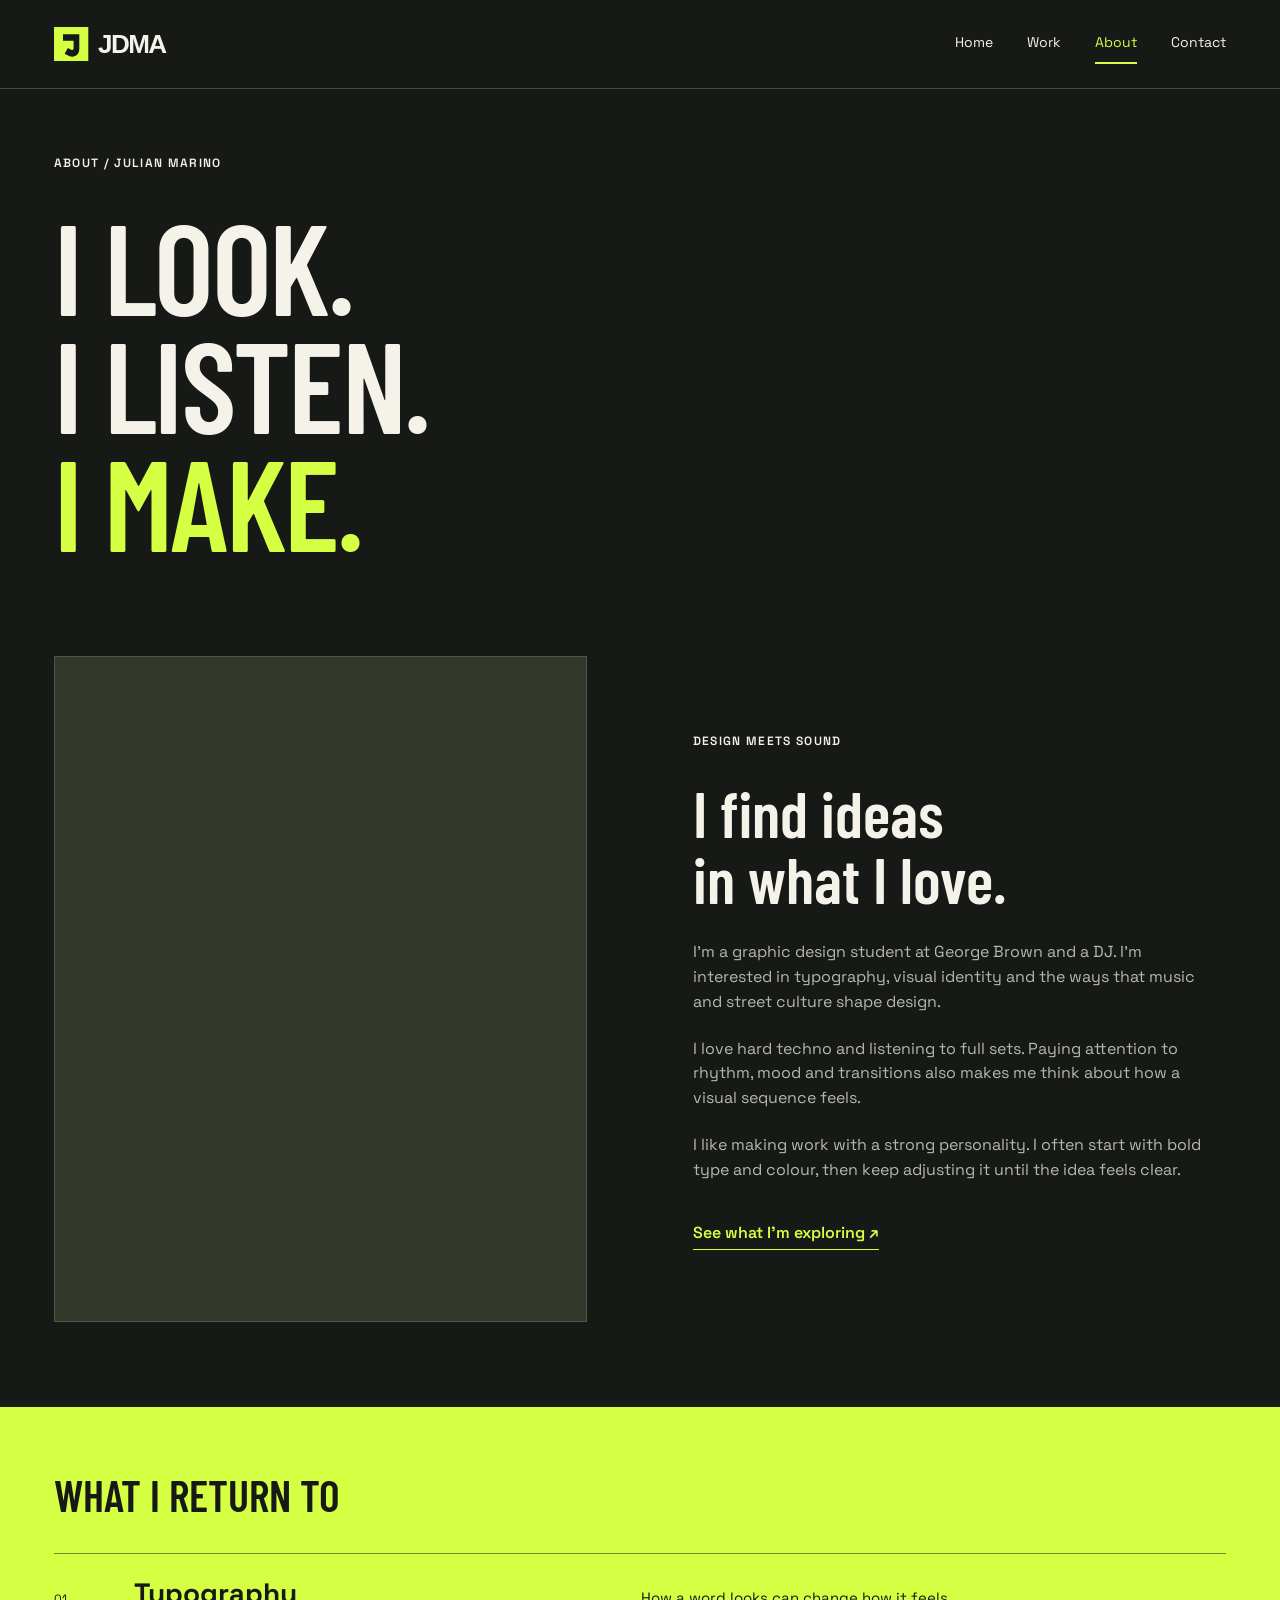
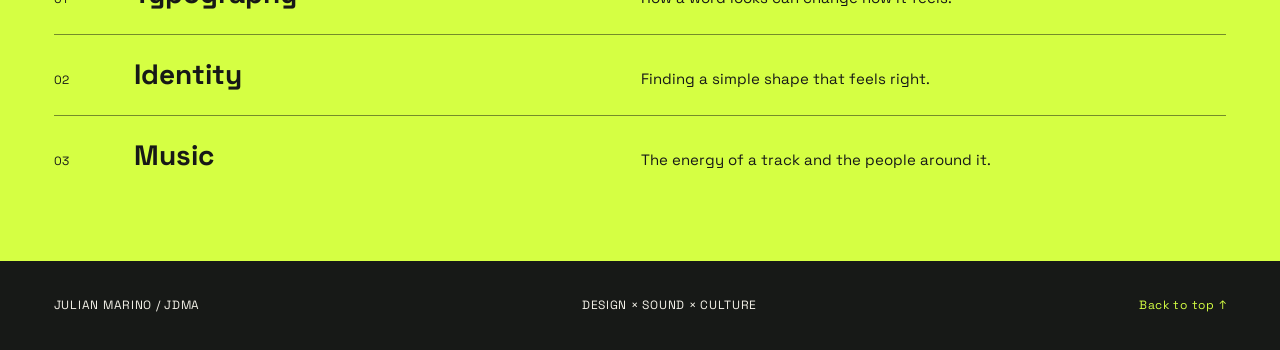
==== about.html @ 8747bc93 "Add portfolio website" ====
<!doctype html><html lang="en"><head><meta charset="utf-8"><meta name="viewport" content="width=device-width, initial-scale=1"><meta name="description" content="Julian Marino — graphic design, typography and visual identity. Selected college projects and explorations."><title>About — Julian Marino</title><link rel="icon" href="assets/jdma-logo.svg" type="image/svg+xml"><link rel="preconnect" href="https://fonts.googleapis.com"><link rel="preconnect" href="https://fonts.gstatic.com" crossorigin><link href="https://fonts.googleapis.com/css2?family=Barlow+Condensed:wght@500;600;700&family=Space+Grotesk:wght@400;500;600;700&display=swap" rel="stylesheet"><link rel="stylesheet" href="style.css"></head><body><a class="skip" href="#main">Skip to content</a><header class="site-header"><a class="brand" href="index.html" aria-label="Julian Marino home"><img src="assets/jdma-logo.svg" width="190" height="42" alt="JDMA"></a><nav aria-label="Main navigation"><a href="index.html">Home</a><a href="work.html">Work</a><a href="about.html" aria-current="page">About</a><a href="contact.html">Contact</a></nav></header><main id="main"><section class="page-intro" id="top"><p class="eyebrow">ABOUT / JULIAN MARINO</p><h1>I LOOK.<br>I LISTEN.<br><span>I MAKE.</span></h1></section><section class="about-grid"><div class="portrait-space" aria-hidden="true"></div><div class="about-copy"><span class="eyebrow">DESIGN MEETS SOUND</span><h2>I find ideas<br>in what I love.</h2><p>I’m a graphic design student at George Brown and a DJ. I’m interested in typography, visual identity and the ways that music and street culture shape design.</p><p>I love hard techno and listening to full sets. Paying attention to rhythm, mood and transitions also makes me think about how a visual sequence feels.</p><p>I like making work with a strong personality. I often start with bold type and colour, then keep adjusting it until the idea feels clear.</p><a class="text-link" href="work.html">See what I’m exploring ↗</a></div></section><section class="interests"><h2>WHAT I RETURN TO</h2><div><span>01</span><h3>Typography</h3><p>How a word looks can change how it feels.</p></div><div><span>02</span><h3>Identity</h3><p>Finding a simple shape that feels right.</p></div><div><span>03</span><h3>Music</h3><p>The energy of a track and the people around it.</p></div></section></main><footer class="site-footer"><span>JULIAN MARINO / JDMA</span><span>DESIGN × SOUND × CULTURE</span><a href="#top">Back to top ↑</a></footer></body></html>
---- style.css ----
:root{--ink:#171917;--paper:#f4f2e9;--acid:#d5ff43;--muted:#b5b8ac;--line:#454940;--display:'Barlow Condensed',Impact,sans-serif;--body:'Space Grotesk',Arial,sans-serif}*{box-sizing:border-box}html{scroll-behavior:smooth;scroll-padding-top:100px}body{margin:0;background:var(--ink);color:var(--paper);font-family:var(--body);font-size:16px;line-height:1.55}a{color:inherit;text-decoration:none}a:focus-visible{outline:3px solid var(--acid);outline-offset:6px}img{display:block;max-width:100%;height:auto}h1,h2,h3,p{margin:0}h1,h2,h3{line-height:1.03}h1,h2{font-family:var(--display);font-weight:600}h1 span{color:var(--acid)}.skip{position:fixed;top:-100px;left:16px;padding:12px 18px;background:var(--acid);color:var(--ink);z-index:100}.skip:focus{top:10px}.site-header{display:flex;align-items:center;justify-content:space-between;gap:24px;padding:24px 4.2%;border-bottom:1px solid var(--line)}.brand{width:155px}.site-header nav{display:flex;gap:34px;align-items:center}.site-header nav a{font-size:14px;padding:8px 0;border-bottom:2px solid transparent}.site-header nav a:hover,.site-header nav a[aria-current]{color:var(--acid);border-bottom-color:var(--acid)}.hero{position:relative;isolation:isolate;padding:50px 4.2% 70px;overflow:hidden}.eyebrow{font-size:12px;letter-spacing:.11em;text-transform:uppercase;font-weight:600}.hero .eyebrow{display:flex;justify-content:space-between}.hero h1{font-size:clamp(72px,11.7vw,180px);letter-spacing:-.025em;line-height:.91;margin:60px 0 42px;max-width:1200px}.hero h1>span:first-of-type{font-style:italic}.period{color:var(--acid)}.hero-bottom{display:flex;justify-content:space-between;gap:60px;align-items:end;position:relative;z-index:1}.hero-bottom p{max-width:420px;font-size:17px}.button{display:inline-flex;align-items:center;justify-content:space-between;gap:55px;padding:19px 24px;background:var(--acid);color:var(--ink);font-weight:700;white-space:nowrap;transition:background .2s,transform .2s}.button:hover{background:var(--paper);transform:translateY(-2px)}.orbit{position:absolute;right:-25px;top:80px;font-family:Arial,sans-serif;font-size:390px;line-height:1;color:#2b3022;z-index:-1;transform:rotate(12deg)}.ticker{overflow:hidden;white-space:nowrap;background:var(--acid);color:var(--ink);padding:12px 0;font-family:var(--display);font-weight:600;font-size:32px;letter-spacing:.05em;word-spacing:24px}.section{padding:85px 4.2%}.section-heading{display:flex;justify-content:space-between;align-items:center;gap:20px;margin-bottom:34px}.section-heading h2{font-size:42px}.section-heading>span{font-size:12px;letter-spacing:.12em}.project-grid{display:grid;grid-template-columns:1fr 1fr;gap:55px 28px}.project-image{height:490px;overflow:hidden;display:grid;place-items:center;padding:30px;background:#d5d4cd}.project-image img{width:100%;height:100%;object-fit:contain;transition:transform .4s}.project-card:hover img{transform:scale(1.025)}.hor .project-image,.case-image.hor{background:#959a8e}.detroit .project-image,.case-image.detroit{background:#253a73}.jabez .project-image,.case-image.jabez{background:#c5c8bd}.advertising .project-image,.case-image.advertising{background:#c26742}.project-caption{display:grid;grid-template-columns:1fr auto;padding-top:18px;gap:10px}.project-caption>span{font-size:12px;color:var(--muted);text-transform:uppercase;letter-spacing:.08em}.project-caption>span:nth-child(2){color:var(--acid);font-size:25px;grid-row:span 2}.project-caption h3{font-size:24px;font-weight:500}.closing{padding:65px 4.2% 85px;background:var(--paper);color:var(--ink)}.closing>p{font-size:12px;letter-spacing:.1em;margin-bottom:25px}.closing h2{font-size:clamp(55px,7vw,100px);margin-bottom:30px}.text-link{display:inline-block;border-bottom:1px solid currentColor;padding:4px 0;font-weight:600}.text-link:hover{opacity:.7}.site-footer{padding:35px 4.2%;display:flex;justify-content:space-between;gap:20px;font-size:12px;letter-spacing:.06em}.site-footer a{color:var(--acid)}.page-intro{padding:65px 4.2% 60px}.page-intro h1,.contact-hero h1{font-size:clamp(76px,10vw,150px);letter-spacing:-.02em;line-height:.92;margin:35px 0}.intro-copy{max-width:530px;font-size:18px;color:var(--muted)}.project-index{margin:0 4.2%;display:flex;gap:35px;padding:24px 0;border-block:1px solid var(--line);font-size:12px}.project-index a:hover{color:var(--acid)}.case-study{padding:75px 4.2%;display:grid;grid-template-columns:1fr 1.6fr;gap:60px;border-bottom:1px solid var(--line);align-items:center;scroll-margin-top:25px}.case-copy h2{font-size:58px;margin:22px 0}.case-copy p{color:var(--muted);font-size:15px;margin-top:20px}.case-copy .lead{color:var(--paper);font-size:19px}.case-image{padding:30px;min-height:420px;display:grid;place-items:center}.case-image img{max-height:680px;object-fit:contain}.compact{margin-top:0}.about-grid{display:grid;grid-template-columns:1fr 1fr;gap:9%;padding:0 4.2% 85px;align-items:center}.portrait-space{aspect-ratio:4/5;background:#33382d;border:1px solid #505844}.about-copy h2{font-size:64px;margin:28px 0}.about-copy p{max-width:530px;margin:22px 0;color:var(--muted)}.about-copy .text-link{margin-top:12px;color:var(--acid)}.interests{padding:65px 4.2%;background:var(--acid);color:var(--ink)}.interests>h2{font-size:44px;margin-bottom:35px}.interests>div{display:grid;grid-template-columns:60px 1fr 1.2fr;gap:20px;align-items:baseline;border-top:1px solid #748c2a;padding:25px 0}.interests h3{font-size:28px}.interests>div>span{font-size:12px}.interests p{font-size:15px}.contact-hero{padding:75px 4.2% 95px;min-height:75vh}.contact-details{display:grid;grid-template-columns:1fr 1fr;gap:45px;margin:65px 0 50px;max-width:1000px}.contact-details h2{font-family:var(--body);font-size:12px;letter-spacing:.1em}.empty-detail{height:60px;border-bottom:1px solid var(--line)}.outline{background:transparent;color:var(--paper);border:1px solid var(--line)}.outline:hover{color:var(--ink)}
@media(min-width:1600px){.hero,.section,.page-intro,.case-study,.about-grid,.closing,.interests,.contact-hero{padding-left:max(4.2%,calc((100vw - 1460px)/2));padding-right:max(4.2%,calc((100vw - 1460px)/2))}}
@media(max-width:1000px){.hero h1{font-size:12vw}.project-image{height:350px;padding:22px}.case-study{gap:30px;grid-template-columns:1fr 1.2fr}.case-copy h2{font-size:46px}.case-image{min-height:300px;padding:18px}.about-copy h2{font-size:48px}.about-grid{gap:6%}.project-index{gap:24px;flex-wrap:wrap}}
@media(max-width:600px){.site-header{padding:20px 22px;gap:18px;flex-wrap:wrap}.brand{width:126px}.site-header nav{gap:22px;justify-content:space-between;width:100%}.site-header nav a{font-size:13px}.hero{padding:34px 22px 42px}.hero .eyebrow{display:block;font-size:12px}.hero .eyebrow span{display:block;margin-bottom:5px}.hero h1{font-size:17.5vw;margin:38px 0 28px;line-height:.95}.hero-bottom{display:block}.hero-bottom p{font-size:15px;max-width:350px}.hero-bottom .button{margin-top:28px;width:100%}.orbit{font-size:230px;right:-90px;top:75px}.ticker{font-size:24px;padding:8px 0}.section{padding:45px 22px}.section-heading{align-items:start;flex-direction:column;gap:9px}.section-heading h2{font-size:34px}.project-grid{grid-template-columns:1fr;gap:35px}.project-image{height:390px;padding:24px}.project-caption h3{font-size:22px}.closing{padding:45px 22px 55px}.closing h2{font-size:56px}.site-footer{padding:28px 22px;flex-direction:column;gap:12px}.page-intro,.contact-hero{padding:42px 22px}.page-intro h1,.contact-hero h1{font-size:17vw}.intro-copy{font-size:16px}.project-index{margin:0 22px;display:grid;grid-template-columns:1fr 1fr;gap:15px;font-size:12px}.case-study{display:flex;flex-direction:column;align-items:stretch;padding:45px 22px;gap:28px}.case-copy h2{font-size:47px}.case-copy p{font-size:15px}.case-image{min-height:250px}.about-grid{grid-template-columns:1fr;padding:0 22px 50px;gap:38px}.portrait-space{max-height:450px;width:100%;aspect-ratio:4/5}.about-copy h2{font-size:48px}.interests{padding:45px 22px}.interests>h2{font-size:34px}.interests>div{grid-template-columns:30px 1fr;gap:12px}.interests p{grid-column:2}.interests h3{font-size:25px}.contact-details{grid-template-columns:1fr;gap:32px;margin:40px 0}.contact-hero .button{width:100%}}
@media(prefers-reduced-motion:reduce){html{scroll-behavior:auto}*{transition:none!important}}
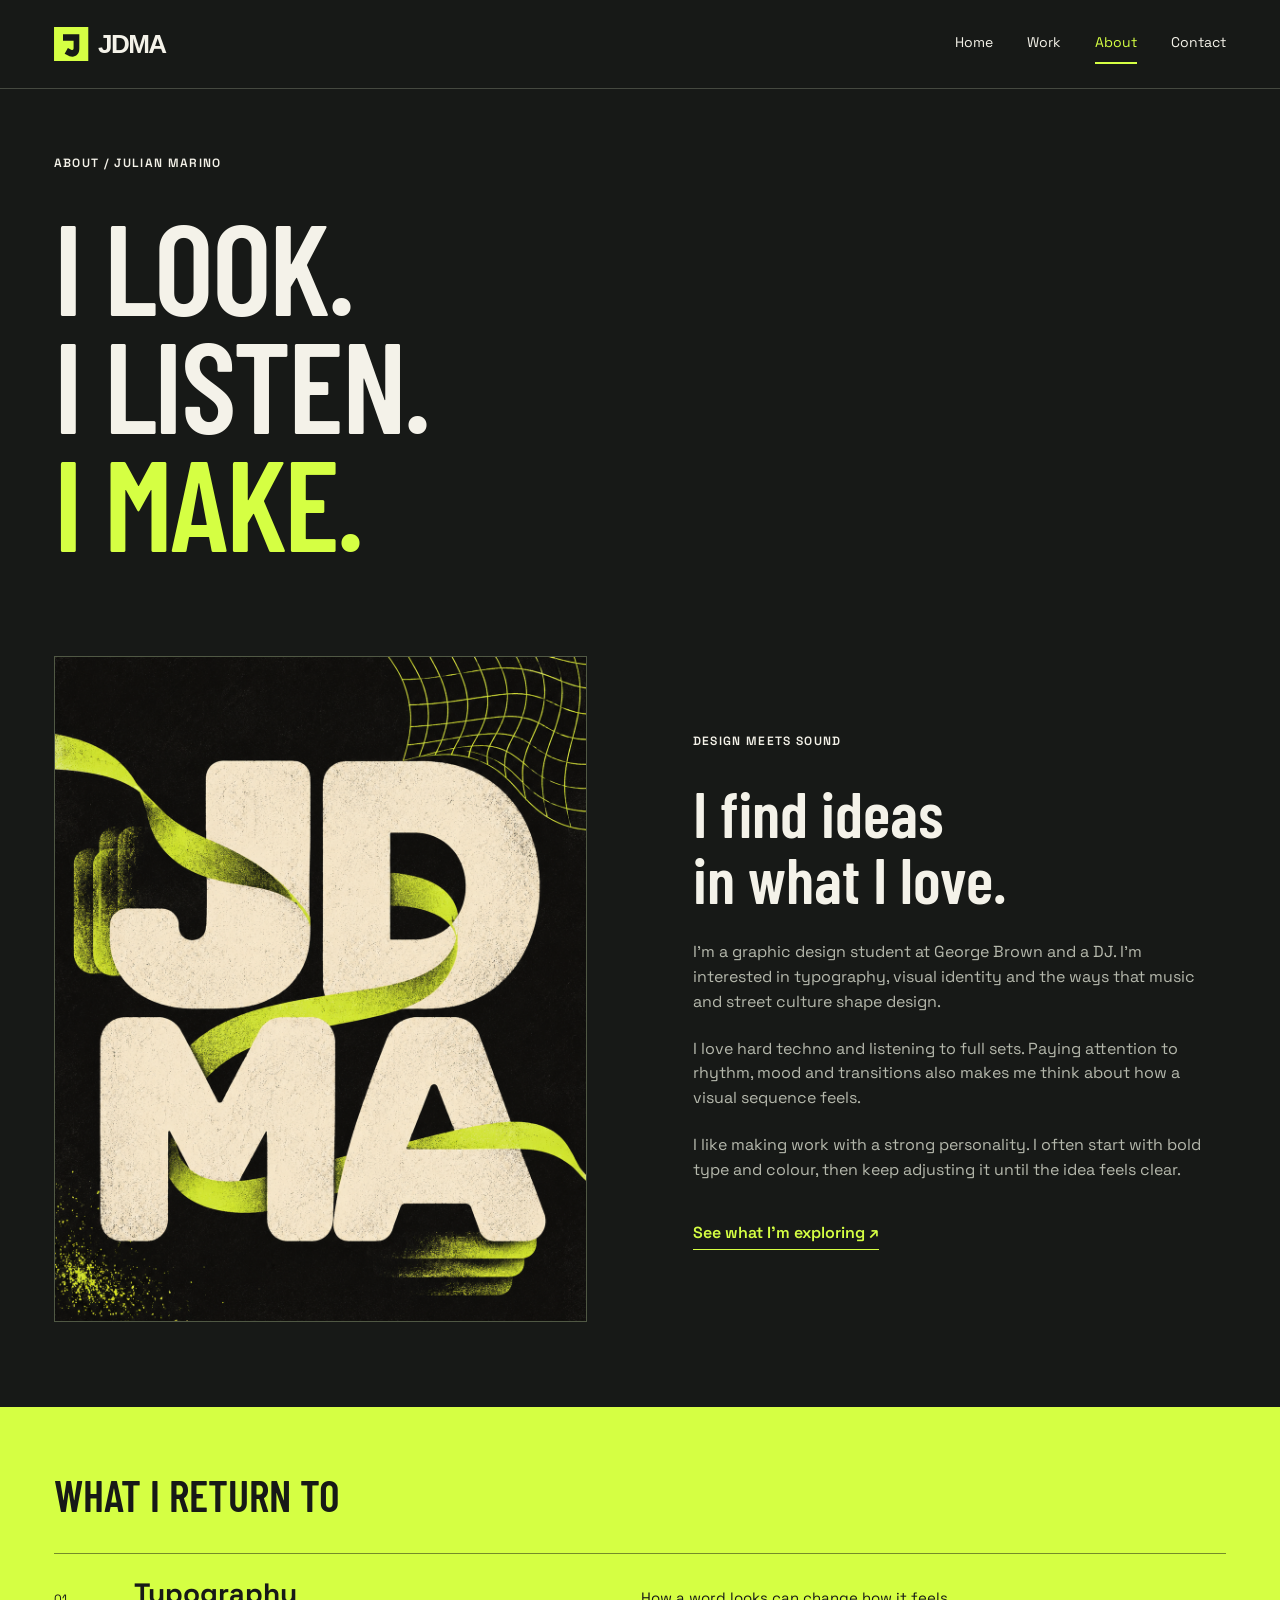
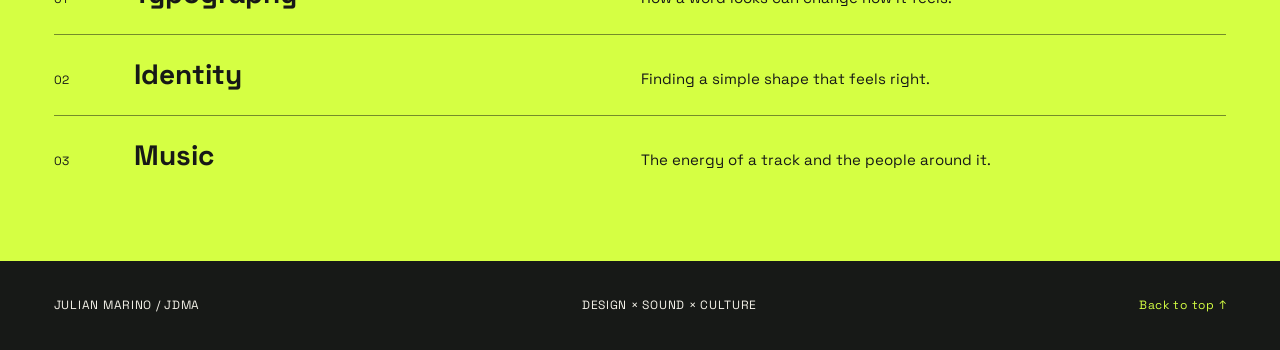
==== commit d4a9bc05: "Add files via upload" ====
--- a/about.html
+++ b/about.html
@@ -1 +1 @@
-<!doctype html><html lang="en"><head><meta charset="utf-8"><meta name="viewport" content="width=device-width, initial-scale=1"><meta name="description" content="Julian Marino — graphic design, typography and visual identity. Selected college projects and explorations."><title>About — Julian Marino</title><link rel="icon" href="assets/jdma-logo.svg" type="image/svg+xml"><link rel="preconnect" href="https://fonts.googleapis.com"><link rel="preconnect" href="https://fonts.gstatic.com" crossorigin><link href="https://fonts.googleapis.com/css2?family=Barlow+Condensed:wght@500;600;700&family=Space+Grotesk:wght@400;500;600;700&display=swap" rel="stylesheet"><link rel="stylesheet" href="style.css"></head><body><a class="skip" href="#main">Skip to content</a><header class="site-header"><a class="brand" href="index.html" aria-label="Julian Marino home"><img src="assets/jdma-logo.svg" width="190" height="42" alt="JDMA"></a><nav aria-label="Main navigation"><a href="index.html">Home</a><a href="work.html">Work</a><a href="about.html" aria-current="page">About</a><a href="contact.html">Contact</a></nav></header><main id="main"><section class="page-intro" id="top"><p class="eyebrow">ABOUT / JULIAN MARINO</p><h1>I LOOK.<br>I LISTEN.<br><span>I MAKE.</span></h1></section><section class="about-grid"><div class="portrait-space" aria-hidden="true"></div><div class="about-copy"><span class="eyebrow">DESIGN MEETS SOUND</span><h2>I find ideas<br>in what I love.</h2><p>I’m a graphic design student at George Brown and a DJ. I’m interested in typography, visual identity and the ways that music and street culture shape design.</p><p>I love hard techno and listening to full sets. Paying attention to rhythm, mood and transitions also makes me think about how a visual sequence feels.</p><p>I like making work with a strong personality. I often start with bold type and colour, then keep adjusting it until the idea feels clear.</p><a class="text-link" href="work.html">See what I’m exploring ↗</a></div></section><section class="interests"><h2>WHAT I RETURN TO</h2><div><span>01</span><h3>Typography</h3><p>How a word looks can change how it feels.</p></div><div><span>02</span><h3>Identity</h3><p>Finding a simple shape that feels right.</p></div><div><span>03</span><h3>Music</h3><p>The energy of a track and the people around it.</p></div></section></main><footer class="site-footer"><span>JULIAN MARINO / JDMA</span><span>DESIGN × SOUND × CULTURE</span><a href="#top">Back to top ↑</a></footer></body></html>+<!doctype html><html lang="en"><head><meta charset="utf-8"><meta name="viewport" content="width=device-width, initial-scale=1"><meta name="description" content="Julian Marino — graphic design, typography and visual identity. Selected college projects and explorations."><title>About — Julian Marino</title><link rel="icon" href="assets/jdma-logo.svg" type="image/svg+xml"><link rel="preconnect" href="https://fonts.googleapis.com"><link rel="preconnect" href="https://fonts.gstatic.com" crossorigin><link href="https://fonts.googleapis.com/css2?family=Barlow+Condensed:wght@500;600;700&family=Space+Grotesk:wght@400;500;600;700&display=swap" rel="stylesheet"><link rel="stylesheet" href="style.css"></head><body><a class="skip" href="#main">Skip to content</a><header class="site-header"><a class="brand" href="index.html" aria-label="Julian Marino home"><img src="assets/jdma-logo.svg" width="190" height="42" alt="JDMA"></a><nav aria-label="Main navigation"><a href="index.html">Home</a><a href="work.html">Work</a><a href="about.html" aria-current="page">About</a><a href="contact.html">Contact</a></nav></header><main id="main"><section class="page-intro" id="top"><p class="eyebrow">ABOUT / JULIAN MARINO</p><h1>I LOOK.<br>I LISTEN.<br><span>I MAKE.</span></h1></section><section class="about-grid"><div class="portrait-space"><img src="assets/jdma-art.png" width="1122" height="1402" alt="JDMA lettering with a lime ribbon and layered print textures"></div><div class="about-copy"><span class="eyebrow">DESIGN MEETS SOUND</span><h2>I find ideas<br>in what I love.</h2><p>I’m a graphic design student at George Brown and a DJ. I’m interested in typography, visual identity and the ways that music and street culture shape design.</p><p>I love hard techno and listening to full sets. Paying attention to rhythm, mood and transitions also makes me think about how a visual sequence feels.</p><p>I like making work with a strong personality. I often start with bold type and colour, then keep adjusting it until the idea feels clear.</p><a class="text-link" href="work.html">See what I’m exploring ↗</a></div></section><section class="interests"><h2>WHAT I RETURN TO</h2><div><span>01</span><h3>Typography</h3><p>How a word looks can change how it feels.</p></div><div><span>02</span><h3>Identity</h3><p>Finding a simple shape that feels right.</p></div><div><span>03</span><h3>Music</h3><p>The energy of a track and the people around it.</p></div></section></main><footer class="site-footer"><span>JULIAN MARINO / JDMA</span><span>DESIGN × SOUND × CULTURE</span><a href="#top">Back to top ↑</a></footer></body></html>
--- a/style.css
+++ b/style.css
@@ -3,3 +3,5 @@
 @media(max-width:1000px){.hero h1{font-size:12vw}.project-image{height:350px;padding:22px}.case-study{gap:30px;grid-template-columns:1fr 1.2fr}.case-copy h2{font-size:46px}.case-image{min-height:300px;padding:18px}.about-copy h2{font-size:48px}.about-grid{gap:6%}.project-index{gap:24px;flex-wrap:wrap}}
 @media(max-width:600px){.site-header{padding:20px 22px;gap:18px;flex-wrap:wrap}.brand{width:126px}.site-header nav{gap:22px;justify-content:space-between;width:100%}.site-header nav a{font-size:13px}.hero{padding:34px 22px 42px}.hero .eyebrow{display:block;font-size:12px}.hero .eyebrow span{display:block;margin-bottom:5px}.hero h1{font-size:17.5vw;margin:38px 0 28px;line-height:.95}.hero-bottom{display:block}.hero-bottom p{font-size:15px;max-width:350px}.hero-bottom .button{margin-top:28px;width:100%}.orbit{font-size:230px;right:-90px;top:75px}.ticker{font-size:24px;padding:8px 0}.section{padding:45px 22px}.section-heading{align-items:start;flex-direction:column;gap:9px}.section-heading h2{font-size:34px}.project-grid{grid-template-columns:1fr;gap:35px}.project-image{height:390px;padding:24px}.project-caption h3{font-size:22px}.closing{padding:45px 22px 55px}.closing h2{font-size:56px}.site-footer{padding:28px 22px;flex-direction:column;gap:12px}.page-intro,.contact-hero{padding:42px 22px}.page-intro h1,.contact-hero h1{font-size:17vw}.intro-copy{font-size:16px}.project-index{margin:0 22px;display:grid;grid-template-columns:1fr 1fr;gap:15px;font-size:12px}.case-study{display:flex;flex-direction:column;align-items:stretch;padding:45px 22px;gap:28px}.case-copy h2{font-size:47px}.case-copy p{font-size:15px}.case-image{min-height:250px}.about-grid{grid-template-columns:1fr;padding:0 22px 50px;gap:38px}.portrait-space{max-height:450px;width:100%;aspect-ratio:4/5}.about-copy h2{font-size:48px}.interests{padding:45px 22px}.interests>h2{font-size:34px}.interests>div{grid-template-columns:30px 1fr;gap:12px}.interests p{grid-column:2}.interests h3{font-size:25px}.contact-details{grid-template-columns:1fr;gap:32px;margin:40px 0}.contact-hero .button{width:100%}}
 @media(prefers-reduced-motion:reduce){html{scroll-behavior:auto}*{transition:none!important}}
+
+.portrait-space{overflow:hidden}.portrait-space img{width:100%;height:100%;object-fit:cover}.contact-link{display:block;padding:18px 0;border-bottom:1px solid var(--line);font-size:clamp(15px,1.5vw,21px);overflow-wrap:anywhere}.contact-link:hover{color:var(--acid)}
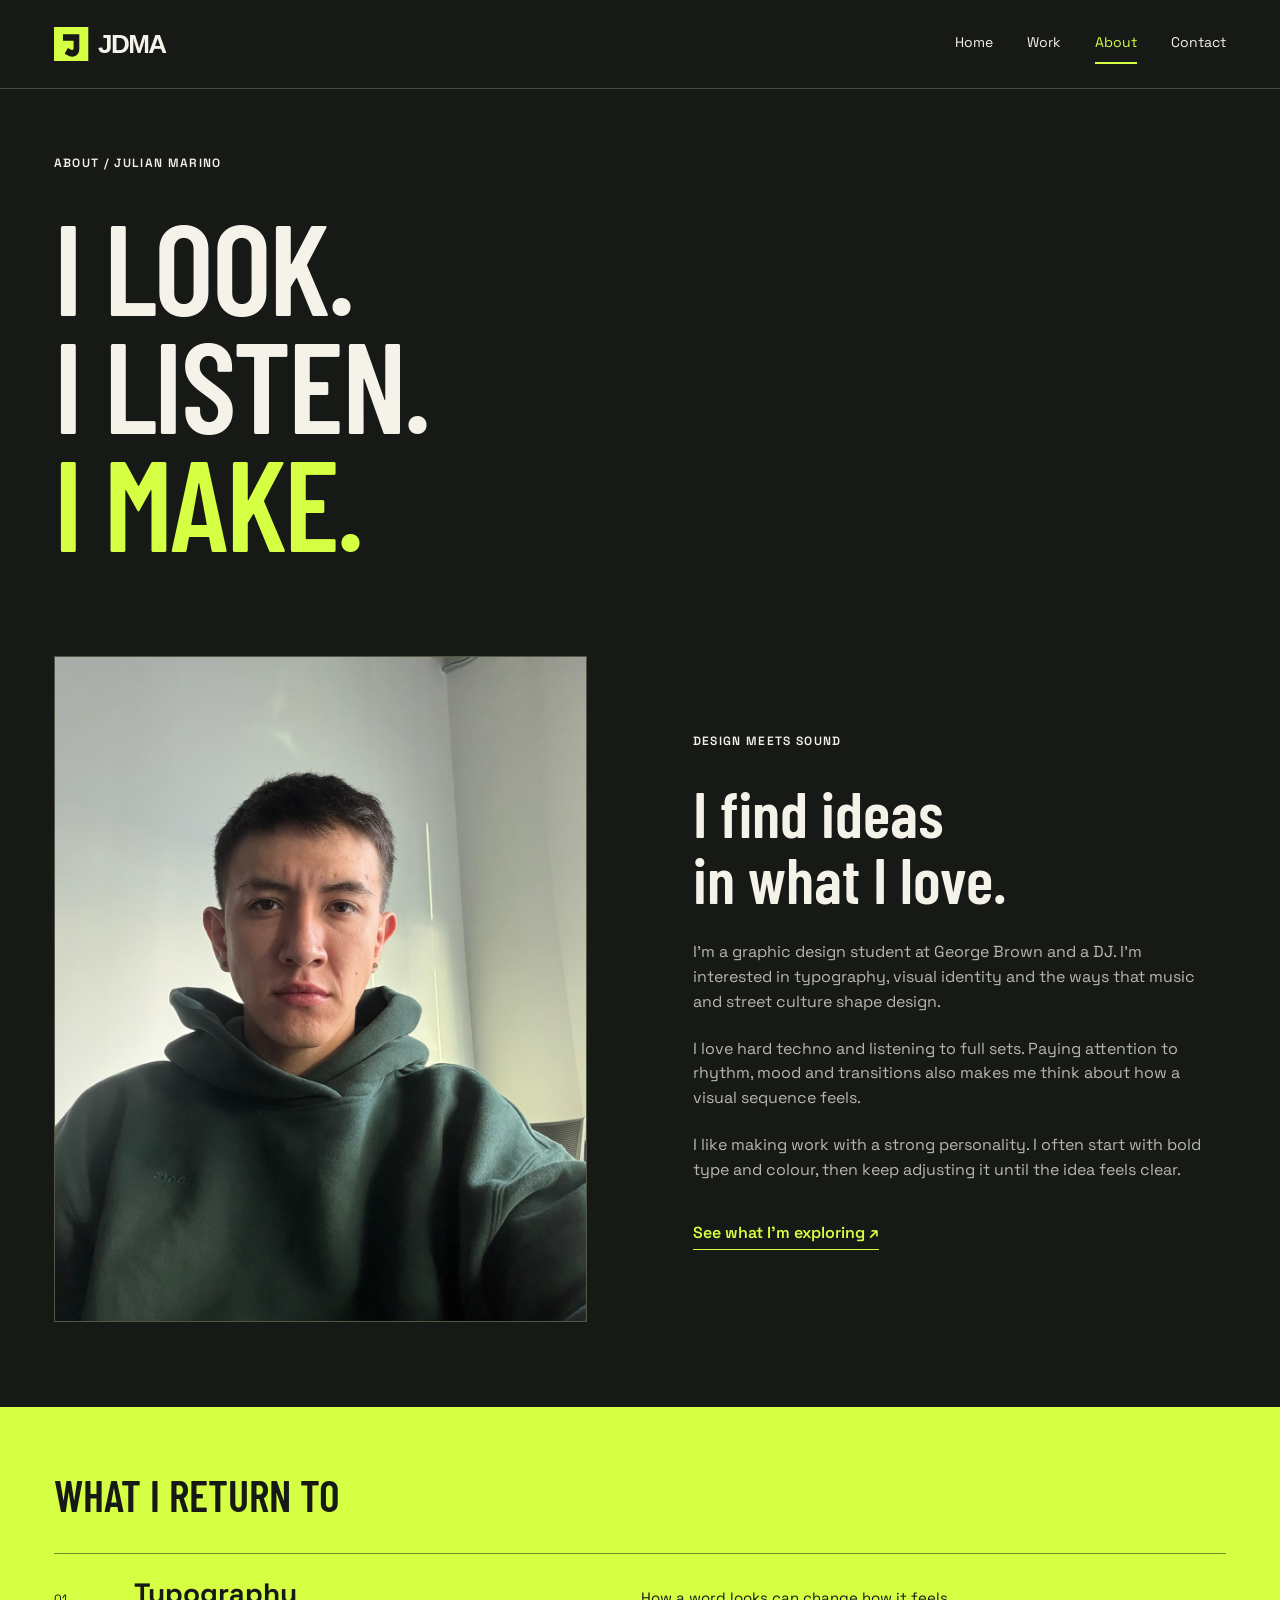
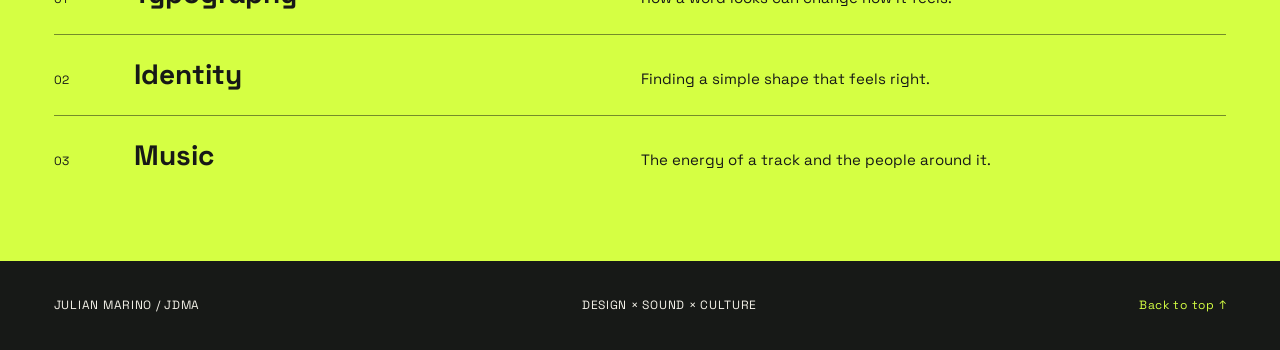
==== commit 498acfda: "Add files via upload" ====
--- a/about.html
+++ b/about.html
@@ -1 +1 @@
-<!doctype html><html lang="en"><head><meta charset="utf-8"><meta name="viewport" content="width=device-width, initial-scale=1"><meta name="description" content="Julian Marino — graphic design, typography and visual identity. Selected college projects and explorations."><title>About — Julian Marino</title><link rel="icon" href="assets/jdma-logo.svg" type="image/svg+xml"><link rel="preconnect" href="https://fonts.googleapis.com"><link rel="preconnect" href="https://fonts.gstatic.com" crossorigin><link href="https://fonts.googleapis.com/css2?family=Barlow+Condensed:wght@500;600;700&family=Space+Grotesk:wght@400;500;600;700&display=swap" rel="stylesheet"><link rel="stylesheet" href="style.css"></head><body><a class="skip" href="#main">Skip to content</a><header class="site-header"><a class="brand" href="index.html" aria-label="Julian Marino home"><img src="assets/jdma-logo.svg" width="190" height="42" alt="JDMA"></a><nav aria-label="Main navigation"><a href="index.html">Home</a><a href="work.html">Work</a><a href="about.html" aria-current="page">About</a><a href="contact.html">Contact</a></nav></header><main id="main"><section class="page-intro" id="top"><p class="eyebrow">ABOUT / JULIAN MARINO</p><h1>I LOOK.<br>I LISTEN.<br><span>I MAKE.</span></h1></section><section class="about-grid"><div class="portrait-space"><img src="assets/jdma-art.png" width="1122" height="1402" alt="JDMA lettering with a lime ribbon and layered print textures"></div><div class="about-copy"><span class="eyebrow">DESIGN MEETS SOUND</span><h2>I find ideas<br>in what I love.</h2><p>I’m a graphic design student at George Brown and a DJ. I’m interested in typography, visual identity and the ways that music and street culture shape design.</p><p>I love hard techno and listening to full sets. Paying attention to rhythm, mood and transitions also makes me think about how a visual sequence feels.</p><p>I like making work with a strong personality. I often start with bold type and colour, then keep adjusting it until the idea feels clear.</p><a class="text-link" href="work.html">See what I’m exploring ↗</a></div></section><section class="interests"><h2>WHAT I RETURN TO</h2><div><span>01</span><h3>Typography</h3><p>How a word looks can change how it feels.</p></div><div><span>02</span><h3>Identity</h3><p>Finding a simple shape that feels right.</p></div><div><span>03</span><h3>Music</h3><p>The energy of a track and the people around it.</p></div></section></main><footer class="site-footer"><span>JULIAN MARINO / JDMA</span><span>DESIGN × SOUND × CULTURE</span><a href="#top">Back to top ↑</a></footer></body></html>+<!doctype html><html lang="en"><head><meta charset="utf-8"><meta name="viewport" content="width=device-width, initial-scale=1"><meta name="description" content="Julian Marino — graphic design, typography and visual identity. Selected college projects and explorations."><title>About — Julian Marino</title><link rel="icon" href="assets/jdma-logo.svg" type="image/svg+xml"><link rel="preconnect" href="https://fonts.googleapis.com"><link rel="preconnect" href="https://fonts.gstatic.com" crossorigin><link href="https://fonts.googleapis.com/css2?family=Barlow+Condensed:wght@500;600;700&family=Space+Grotesk:wght@400;500;600;700&display=swap" rel="stylesheet"><link rel="stylesheet" href="style.css"></head><body><a class="skip" href="#main">Skip to content</a><header class="site-header"><a class="brand" href="index.html" aria-label="Julian Marino home"><img src="assets/jdma-logo.svg" width="190" height="42" alt="JDMA"></a><nav aria-label="Main navigation"><a href="index.html">Home</a><a href="work.html">Work</a><a href="about.html" aria-current="page">About</a><a href="contact.html">Contact</a></nav></header><main id="main"><section class="page-intro" id="top"><p class="eyebrow">ABOUT / JULIAN MARINO</p><h1>I LOOK.<br>I LISTEN.<br><span>I MAKE.</span></h1></section><section class="about-grid"><div class="portrait-space"><img src="assets/julian-portrait.jpg" width="1200" height="1600" alt="Portrait of Julian Marino wearing a green hoodie"></div><div class="about-copy"><span class="eyebrow">DESIGN MEETS SOUND</span><h2>I find ideas<br>in what I love.</h2><p>I’m a graphic design student at George Brown and a DJ. I’m interested in typography, visual identity and the ways that music and street culture shape design.</p><p>I love hard techno and listening to full sets. Paying attention to rhythm, mood and transitions also makes me think about how a visual sequence feels.</p><p>I like making work with a strong personality. I often start with bold type and colour, then keep adjusting it until the idea feels clear.</p><a class="text-link" href="work.html">See what I’m exploring ↗</a></div></section><section class="interests"><h2>WHAT I RETURN TO</h2><div><span>01</span><h3>Typography</h3><p>How a word looks can change how it feels.</p></div><div><span>02</span><h3>Identity</h3><p>Finding a simple shape that feels right.</p></div><div><span>03</span><h3>Music</h3><p>The energy of a track and the people around it.</p></div></section></main><footer class="site-footer"><span>JULIAN MARINO / JDMA</span><span>DESIGN × SOUND × CULTURE</span><a href="#top">Back to top ↑</a></footer></body></html>
